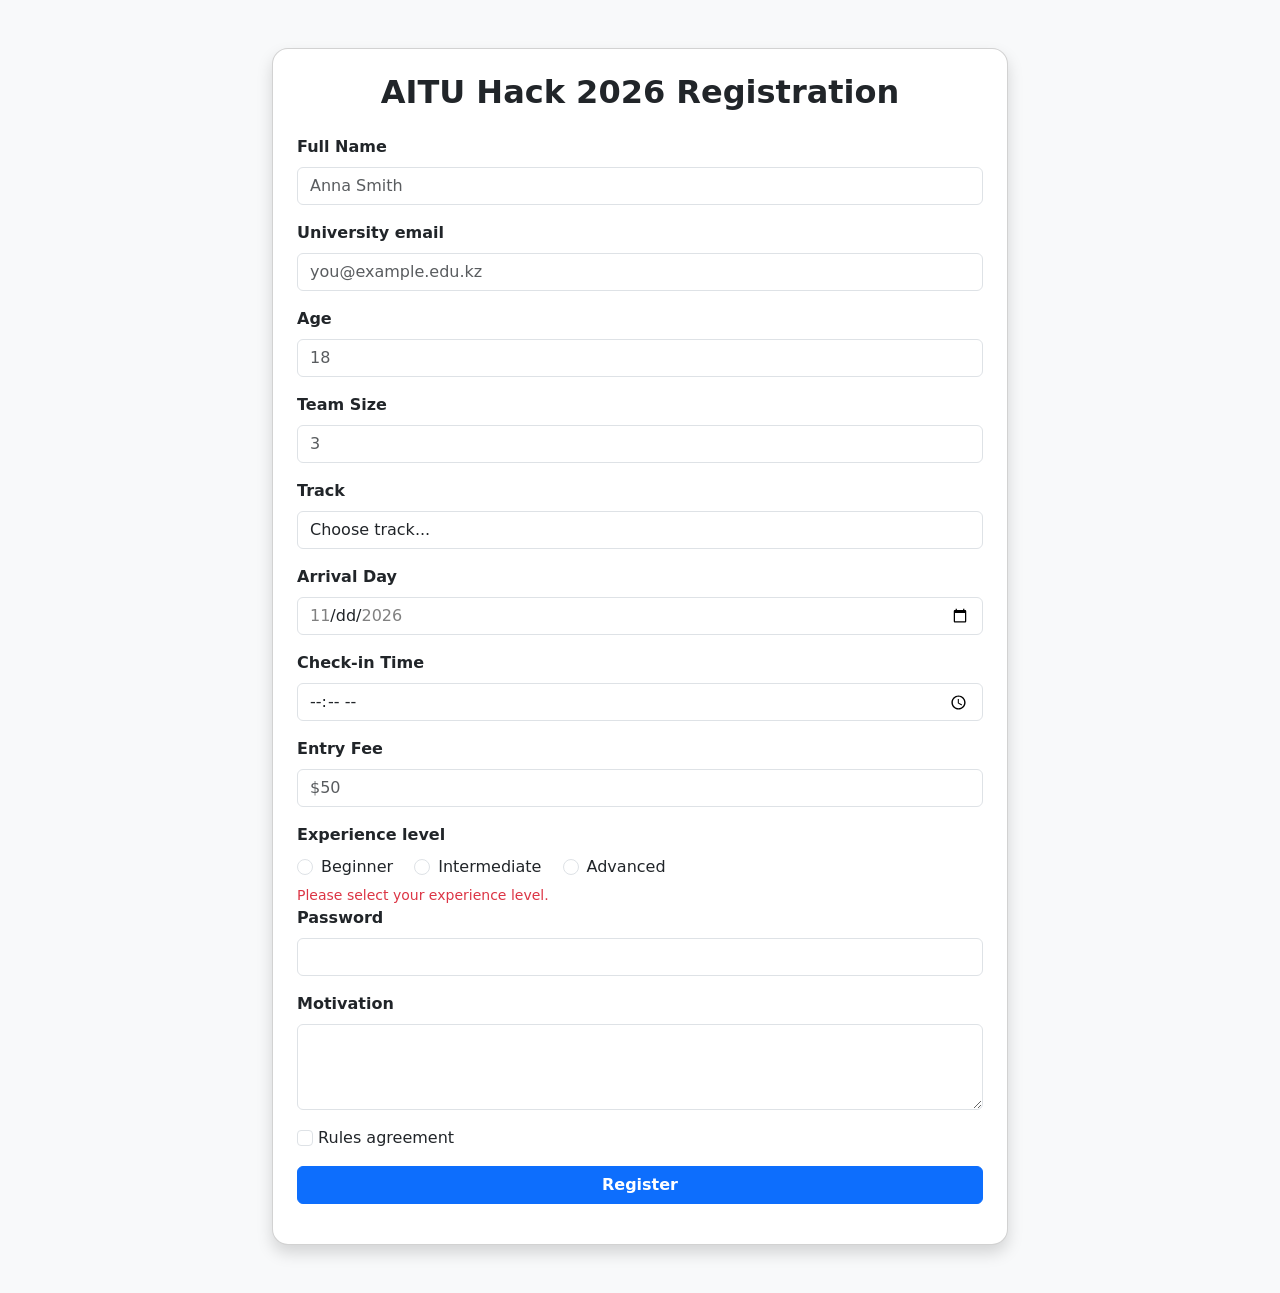
==== task2.html @ 3239e46d "Task2" ====
<!DOCTYPE html>
<html lang="en">
    <meta charset="UTF-8">
    <meta name="viewport" content="width=device-width, initial-scale=1.0">
    <title>AITU Hack 2026 Registration</title>
    <link href="https://cdn.jsdelivr.net/npm/bootstrap@5.3.3/dist/css/bootstrap.min.css" rel="stylesheet">
    <style>
        input:user-invalid ~ .invalid-feedback,
        select:user-invalid ~ .invalid-feedback,
        textarea:user-invalid ~ .invalid-feedback {
            display: block;
        }
    </style>
</html>
<body class="bg-light py-5">
    <div class="container">
        <div class="row justify-content-center">
            <div class="col-12 col-md-8">
                <div class="card shadow p-4 rounded-4">
                    <h2 class="mb-4 text-center fw-bold">AITU Hack 2026 Registration</h2>
                    <form>
                        <div class="mb-3">
                            <label for="fullName" class="form-label fw-semibold">Full Name</label>
                            <input type="text" class="form-control" id="fullName" placeholder="Anna Smith" required min-length="2" max-length="40">
                            <div class="invalid-feedback">
                                Please enter your full name.
                            </div>
                        </div>
                        <div class="mb-3">
                            <label for="email" class="form-label fw-semibold">University email</label>
                            <input type="email" class="form-control" id="email" placeholder="you@example.edu.kz" required>
                            <div class="invalid-feedback">
                                Please enter a valid university email address.
                            </div>
                        </div>
                        <div class="mb-3">
                            <label for="age" class="form-label fw-semibold">Age</label>
                            <input type="number" class="form-control" id="age" placeholder="18" required min="16" max="30">
                            <div class="invalid-feedback">
                                Please enter a valid age between 16 and 30.
                            </div>
                        </div>
                        <div class="mb-3">
                            <label for="teamSize" class="form-label fw-semibold">Team Size</label>
                            <input type="number" class="form-control" id="teamSize" placeholder="3" required min="1" max="4">
                            <div class="invalid-feedback">
                                Please enter a valid team size between 1 and 4.
                            </div>
                        </div>
                        <div class="mb-3">
                            <label for="track" class="form-label fw-semibold">Track</label>
                            <select class="form-control" id="track" required>
                                <option value="" selected disabled>Choose track...</option>
                                <option value="web">Web</option>
                                <option value="mobile">Mobile</option>
                                <option value="ai">AI</option>
                                <option value="gamedev">GameDev</option>
                            </select>
                            <div class="invalid-feedback">
                                Please select a track.
                            </div>
                        </div>
                        <div class="mb-3">
                            <label for="arrivalDay" class="form-label fw-semibold">Arrival Day</label>
                            <input type="date" class="form-control" id="arrivalDay" min="2026-11-20" max="2026-11-22">
                            <div class="invalid-feedback">
                                Please select an arrival day between November 20and November 22.
                            </div>
                        </div>
                        <div class="mb-3">
                            <label for="checkInTime" class="form-label fw-semibold">Check-in Time</label>
                            <input type="time" class="form-control" id="checkInTime" min="09:00" max="18:00" step="1800" required>
                            <div class="invalid-feedback">
                                Please select a check-in time between 09:00 and 18:00.
                            </div>
                        </div>
                        <div class="mb-3">
                            <label for="entryFee" class="form-label fw-semibold">Entry Fee</label>
                            <input type="number" class="form-control" id="entryFee" placeholder="$50" min="0" max="5000" step="500" required>
                            <div class="invalid-feedback">
                                Please enter a valid entry fee.
                            </div>
                        </div>
                        <div class="mb-3">
                            <label class="form-label fw-semibold d-block">Experience level</label>
                            <div class="form-check form-check-inline">
                                <input class="form-check-input" type="radio" name="experience" id="beginner" value="beginner" required>
                                <label class="form-check-label" for="beginner">Beginner</label>
                            </div>
                            <div class="form-check form-check-inline">
                                <input class="form-check-input" type="radio" name="experience" id="intermediate" value="intermediate">
                                <label class="form-check-label" for="intermediate">Intermediate</label>
                            </div>
                            <div class="form-check form-check-inline">
                                <input class="form-check-input" type="radio" name="experience" id="advanced" value="advanced">
                                <label class="form-check-label" for="advanced">Advanced</label>
                            </div>
                            <div class="invalid-feedback d-block">
                                Please select your experience level.
                        </div>
                        <div class="mb-3">
                            <label for="password" class="form-label fw-semibold">Password</label>
                            <input type="password" class="form-control" id="password" minlength="8" maxlength="20" required>
                            <div class="invalid-feedback">
                                Please enter a password between 8 and 20 characters.
                            </div>
                        </div>
                        <div class="mb-3">
                            <label for="motivation" class="form-label fw-semibold">Motivation</label>
                            <textarea class="form-control" id="motivation" rows="3" minlength="50" maxlength="300" required></textarea>
                            <div class="invalid-feedback">
                                Please describe your motivation.
                            </div>
                        </div>
                        <div class="mb-3">
                            <input type="checkbox" class="form-check-input" id="rules" required>
                            <label class="form-check-label" for="rules">Rules agreement</label>
                            <div class="invalid-feedback">
                                Please agree to the terms and conditions.
                            </div>
                        </div>
                        <div class="d-grid">
                            <button type="submit" class="btn btn-primary fw-semibold">Register</button>
                        </div>
                    </form>
                </div>
            </div>
        </div>
    </div>
</body>
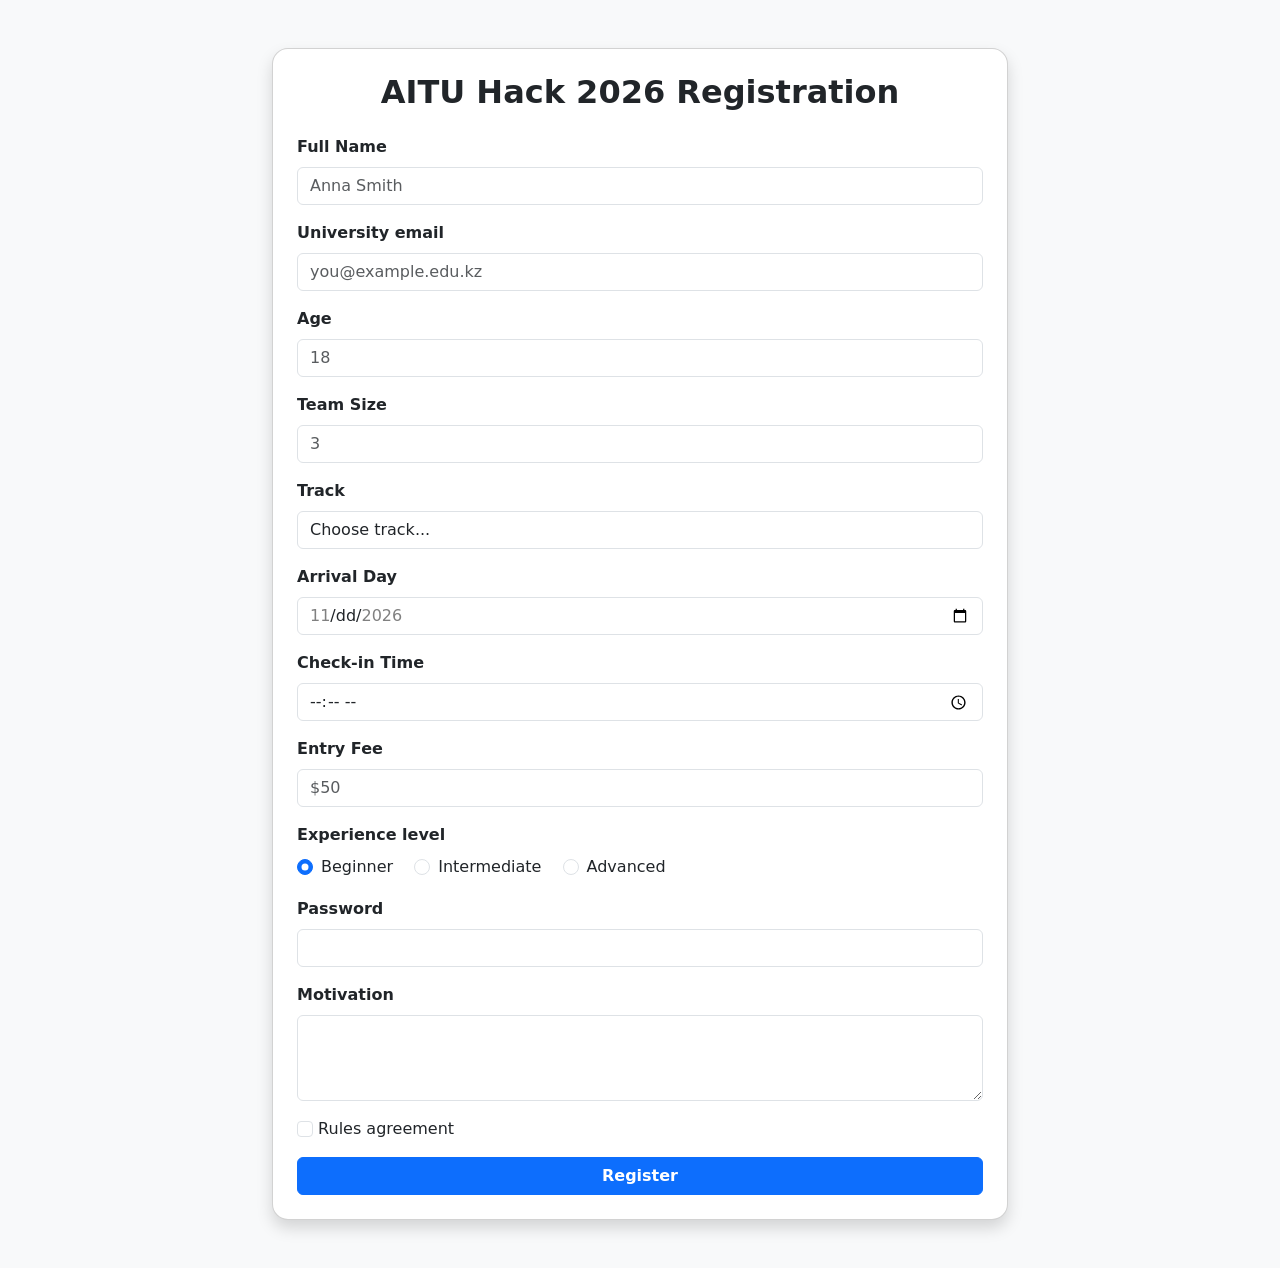
==== commit 60c6704c: "Task 3" ====
--- a/task2.html
+++ b/task2.html
@@ -84,7 +84,7 @@
                         <div class="mb-3">
                             <label class="form-label fw-semibold d-block">Experience level</label>
                             <div class="form-check form-check-inline">
-                                <input class="form-check-input" type="radio" name="experience" id="beginner" value="beginner" required>
+                                <input class="form-check-input" type="radio" name="experience" id="beginner" value="beginner" checked required>
                                 <label class="form-check-label" for="beginner">Beginner</label>
                             </div>
                             <div class="form-check form-check-inline">
@@ -95,8 +95,9 @@
                                 <input class="form-check-input" type="radio" name="experience" id="advanced" value="advanced">
                                 <label class="form-check-label" for="advanced">Advanced</label>
                             </div>
-                            <div class="invalid-feedback d-block">
+                            <div class="invalid-feedback">
                                 Please select your experience level.
+                            </div>
                         </div>
                         <div class="mb-3">
                             <label for="password" class="form-label fw-semibold">Password</label>
